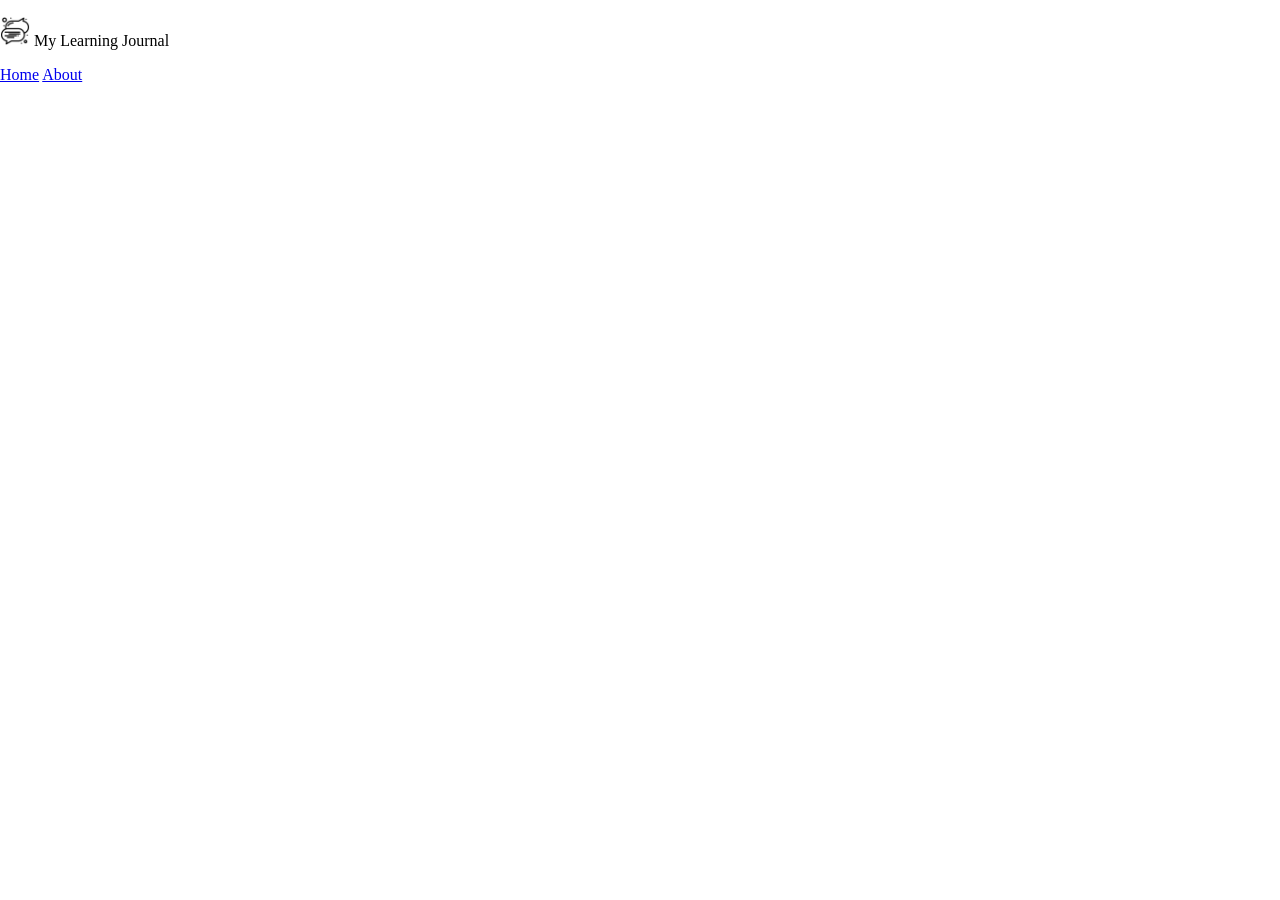
==== index.html @ d45852b3 "Initial Commit" ====
<!DOCTYPE html>

<html lang="en">
<head>
    <title>My Learning Journal</title>
    <link rel="stylesheet" href="css/style.css">
    <meta name="viewport" content="width=device-width, initial-scale=1.0">
</head>
<body>
<header>
    <p><img src="./images/logo-icon.png" class="logo"> My Learning Journal</p>
    <nav>
        <a href="index.html">Home</a>
        <a href="about.html">About</a>
    </nav>
</header>
<section>
    <img src="">
</section>
</body>
</html>
---- css/style.css ----
html, 
body {
    margin: 0;
    padding: 0;
}

.logo {
    max-width: 30px;
}
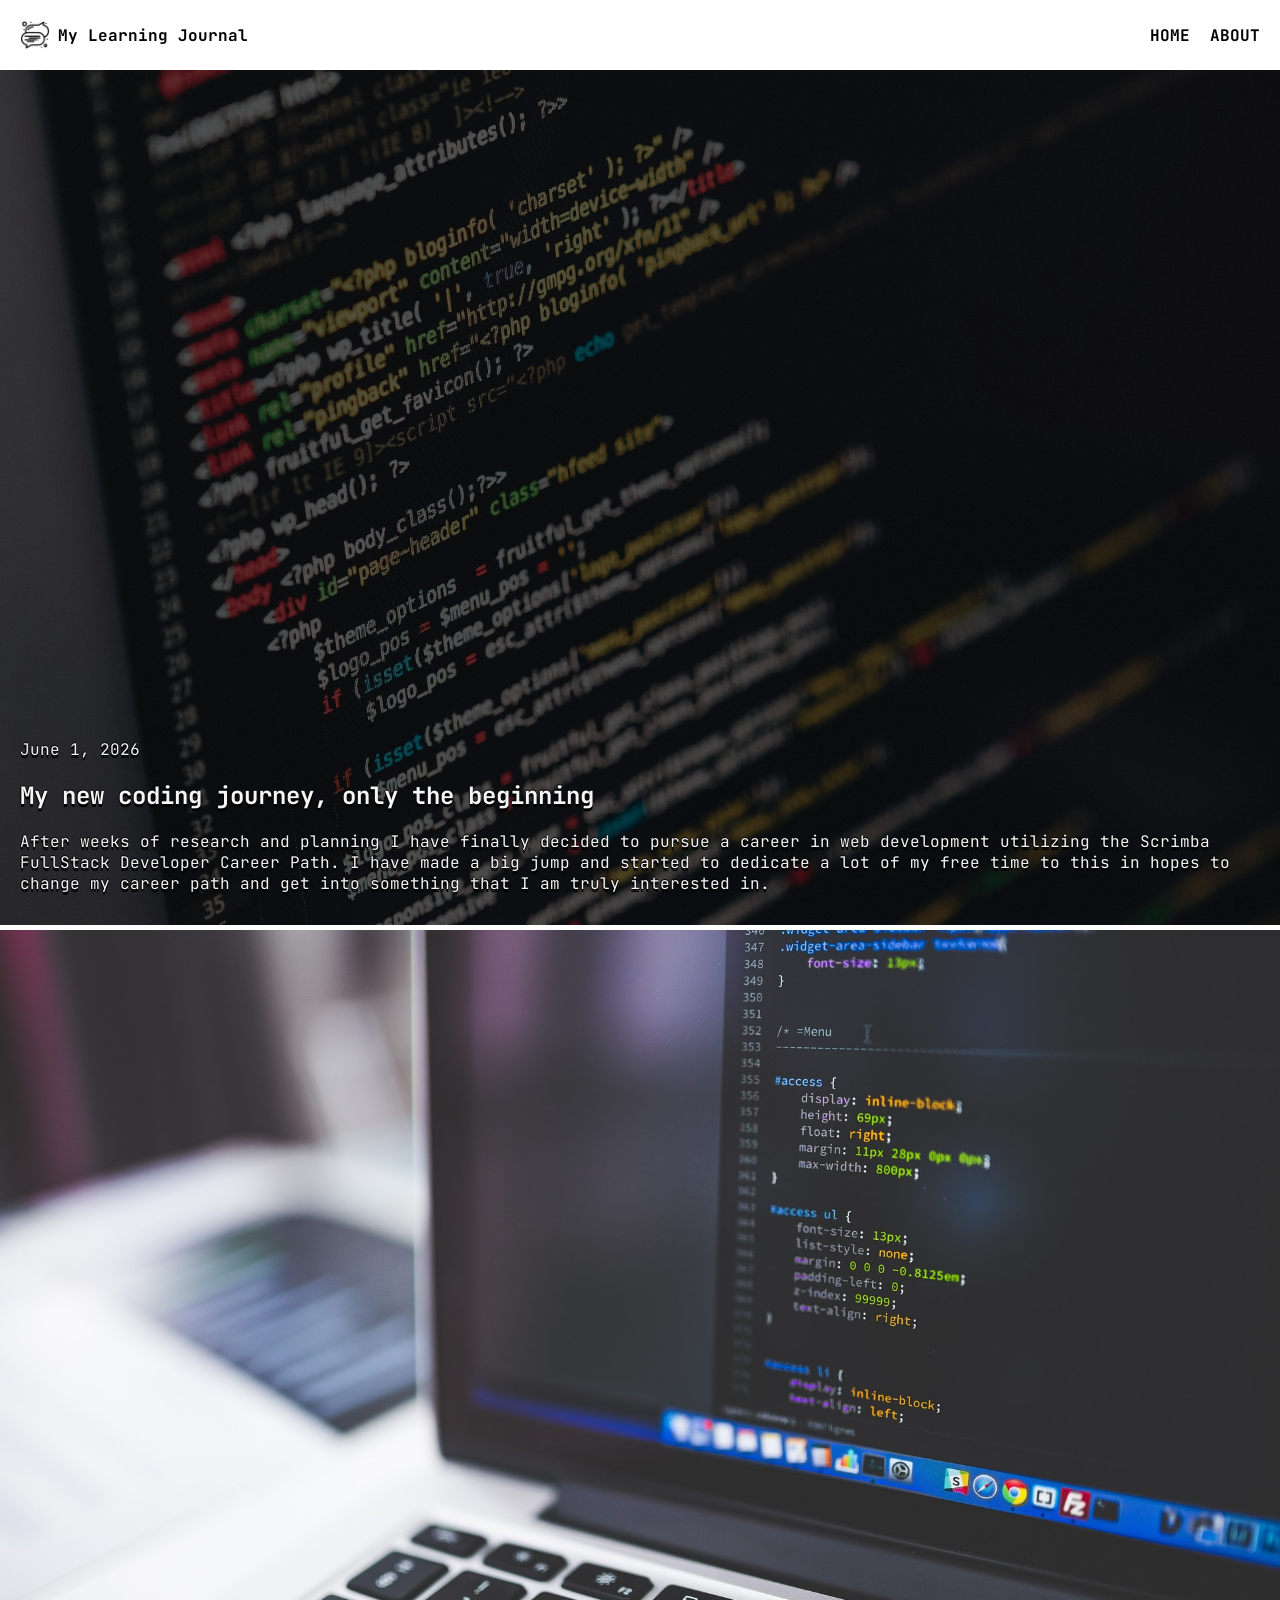
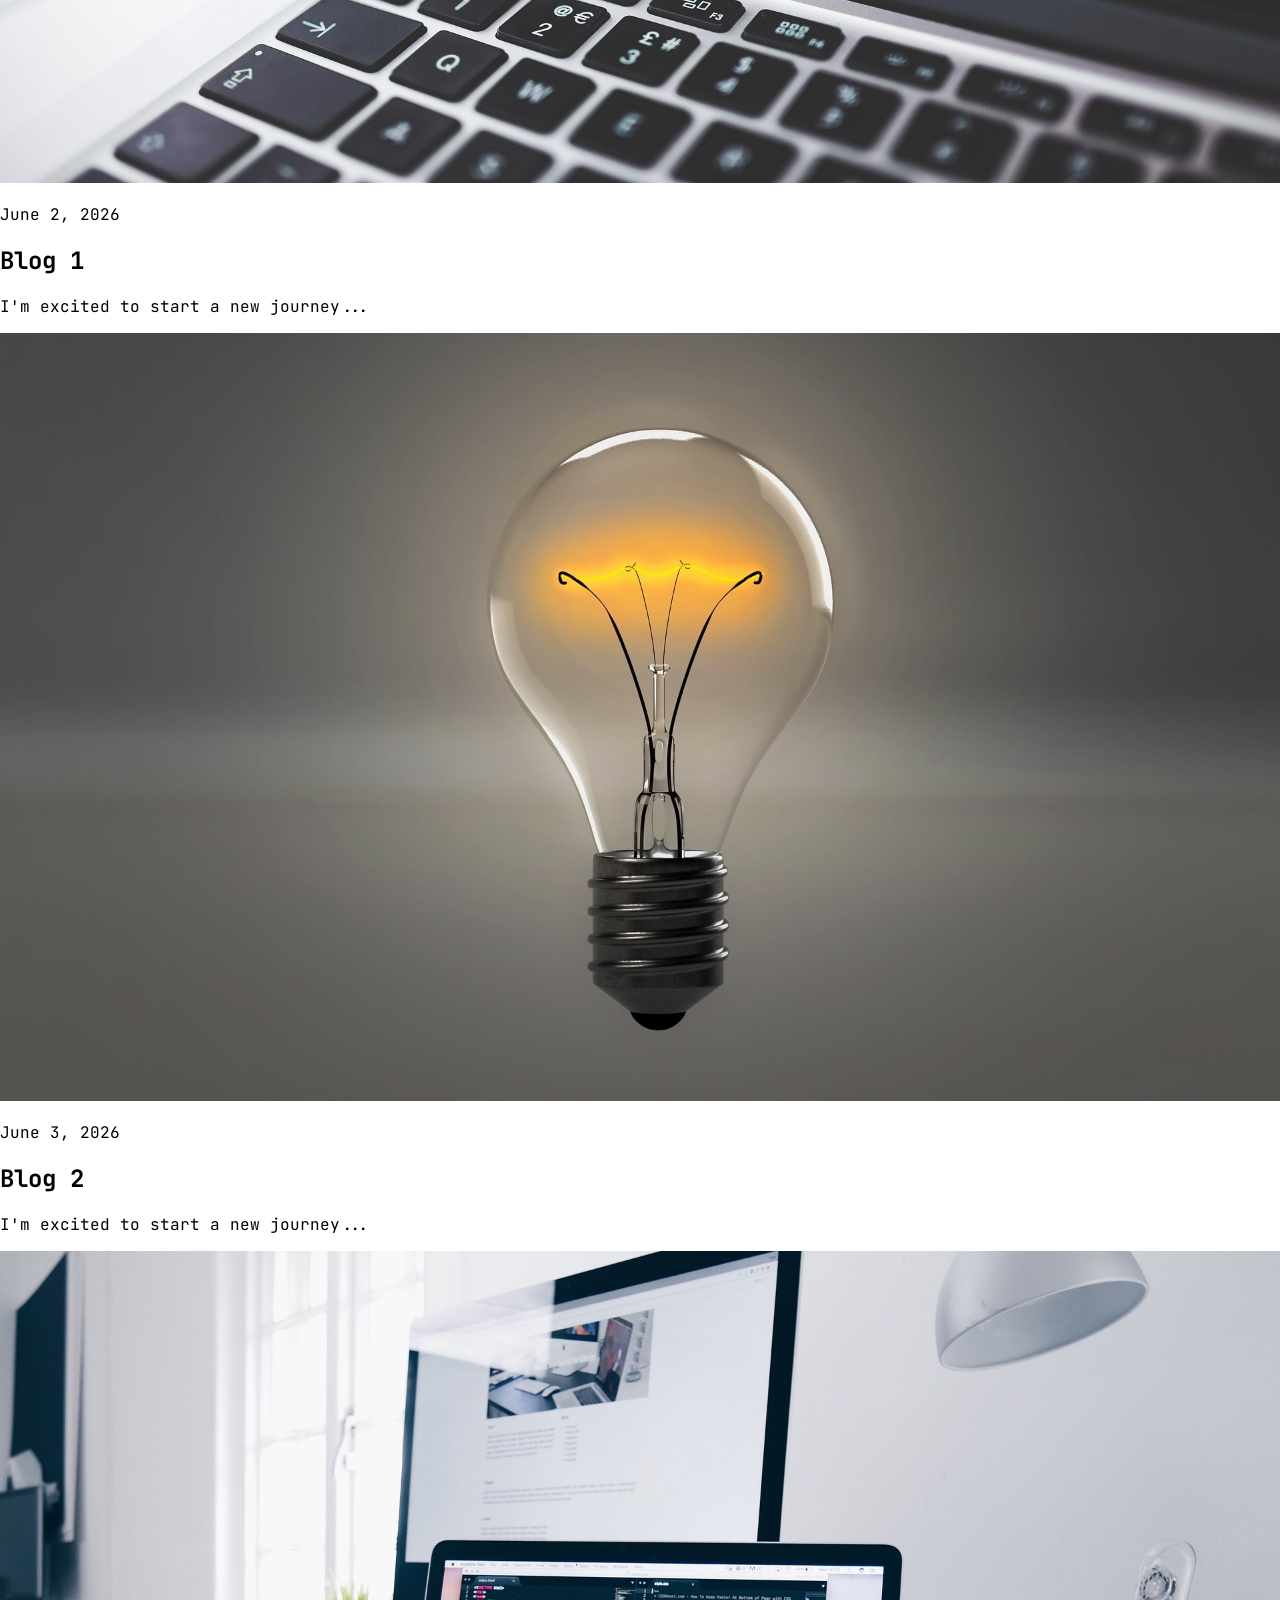
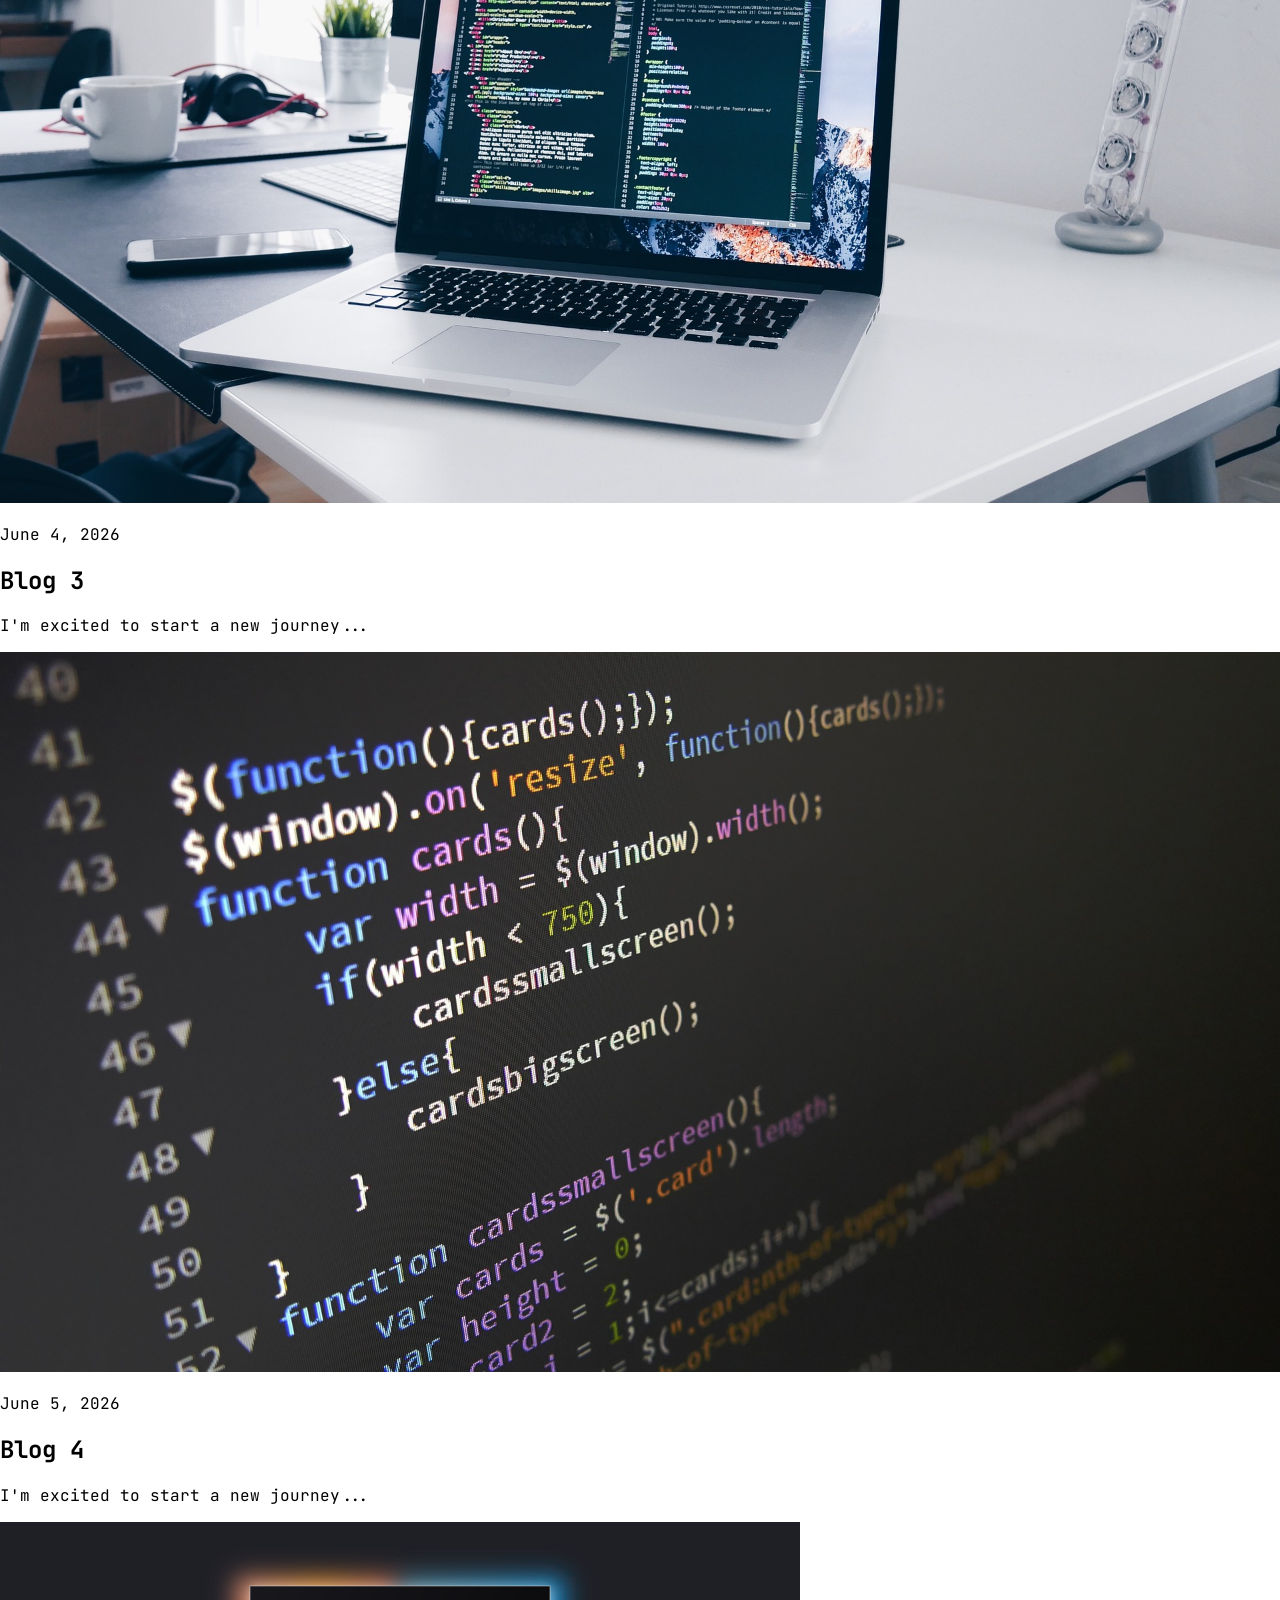
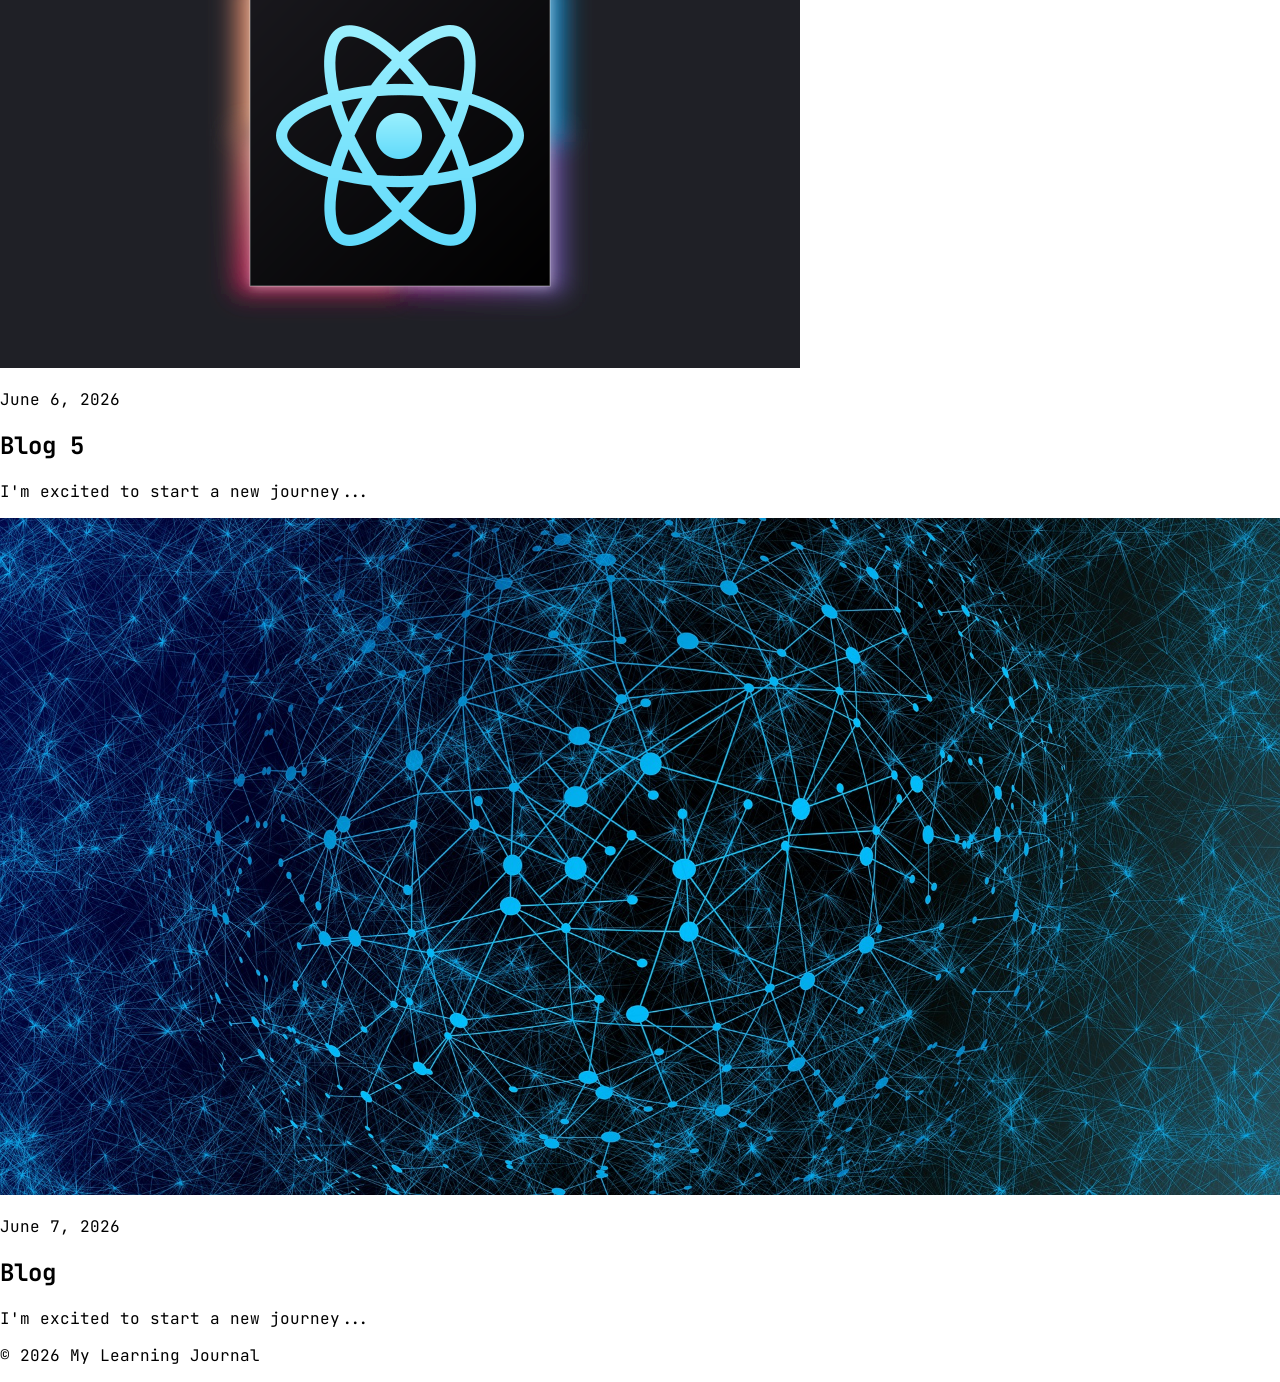
==== commit 8c03d1b0: "More homepage structure, images etc." ====
--- a/index.html
+++ b/index.html
@@ -5,6 +5,9 @@
     <title>My Learning Journal</title>
     <link rel="stylesheet" href="css/style.css">
     <meta name="viewport" content="width=device-width, initial-scale=1.0">
+    <link rel="preconnect" href="https://fonts.googleapis.com">
+    <link rel="preconnect" href="https://fonts.gstatic.com" crossorigin>
+    <link href="https://fonts.googleapis.com/css2?family=JetBrains+Mono:ital,wght@0,100..800;1,100..800&display=swap" rel="stylesheet">
 </head>
 <body>
 <header>
@@ -14,8 +17,57 @@
         <a href="about.html">About</a>
     </nav>
 </header>
-<section>
-    <img src="">
+<section class="hero">
+    <img src="./images/hero-img.png" class="hero-img" alt="program showing code in the image">
+    <div class="hero-text">
+        <p>June 1, 2026</p>
+        <h1>My new coding journey, only the beginning</h1>
+        <p>After weeks of research and planning I have finally decided to pursue a career in web development utilizing
+            the Scrimba FullStack Developer Career Path. I have made a big jump and started to dedicate a lot of my free
+            time to this in hopes to change my career path and get into something that I am truly interested in.
+        </p>
+    </div>
 </section>
+<section class="recent-posts">
+    <article>
+        <img src="./images/recent-posts-1.png" class="recent-posts-img" alt="">
+        <p>June 2, 2026</p>
+        <h2>Blog 1</h2>
+        <p>I'm excited to start a new journey...</p>
+    </article>
+    <article>
+        <img src="./images/recent-posts-2.png" class="recent-posts-img" alt="">
+        <p>June 3, 2026</p>
+        <h2>Blog 2</h2>
+        <p>I'm excited to start a new journey...</p>
+    </article>
+    <article>
+        <img src="./images/recent-posts-3.png" class="recent-posts-img" alt="">
+        <p>June 4, 2026</p>
+        <h2>Blog 3</h2>
+        <p>I'm excited to start a new journey...</p>
+    </article>
+    <article>
+        <img src="./images/recent-posts-4.png" class="recent-posts-img" alt="">
+        <p>June 5, 2026</p>
+        <h2>Blog 4</h2>
+        <p>I'm excited to start a new journey...</p>
+    </article>
+    <article>
+        <img src="./images/recent-posts-5.png" class="recent-posts-img" alt="">
+        <p>June 6, 2026</p>
+        <h2>Blog 5</h2>
+        <p>I'm excited to start a new journey...</p>
+    </article>
+    <article>
+        <img src="./images/recent-posts-6.png" class="recent-posts-img" alt="">
+        <p>June 7, 2026</p>
+        <h2>Blog </h2>
+        <p>I'm excited to start a new journey...</p>
+    </article>
+</section>
+<footer>
+    <p>&copy; 2026 My Learning Journal</p>
+</footer>
 </body>
 </html> 
--- a/css/style.css
+++ b/css/style.css
@@ -2,8 +2,60 @@
 body {
     margin: 0;
     padding: 0;
+    font-family: "JetBrains Mono", monospace;
 }
 
 .logo {
     max-width: 30px;
+}
+
+header,
+header p {
+    display: flex;
+    align-items: center;
+    font-weight: bold;
+}
+
+header {
+    justify-content: space-between;
+    padding: 1.25em
+}
+
+header p {
+    gap: 0.5em;
+    margin: 0;
+}
+
+.hero-img {
+    max-width: 100%;
+    filter: brightness(37%);
+}
+
+.recent-posts-img {
+    max-width: 100%;
+}
+
+nav {
+    display: flex;
+    gap: 1.25em;
+}
+
+nav a {
+    text-decoration: none;
+    color: black;
+    font-weight: bold;
+    text-transform: uppercase
+}
+
+.hero {
+    position: relative;
+}
+
+.hero-text {
+    color: whitesmoke;
+    position: absolute;
+    bottom: 1.25em;
+    left: 1.25em;
+    right: 1.25em;
+    text-shadow: -1px 0 black, 0 3px black, 0 1px black, 0 -1px black;
 }
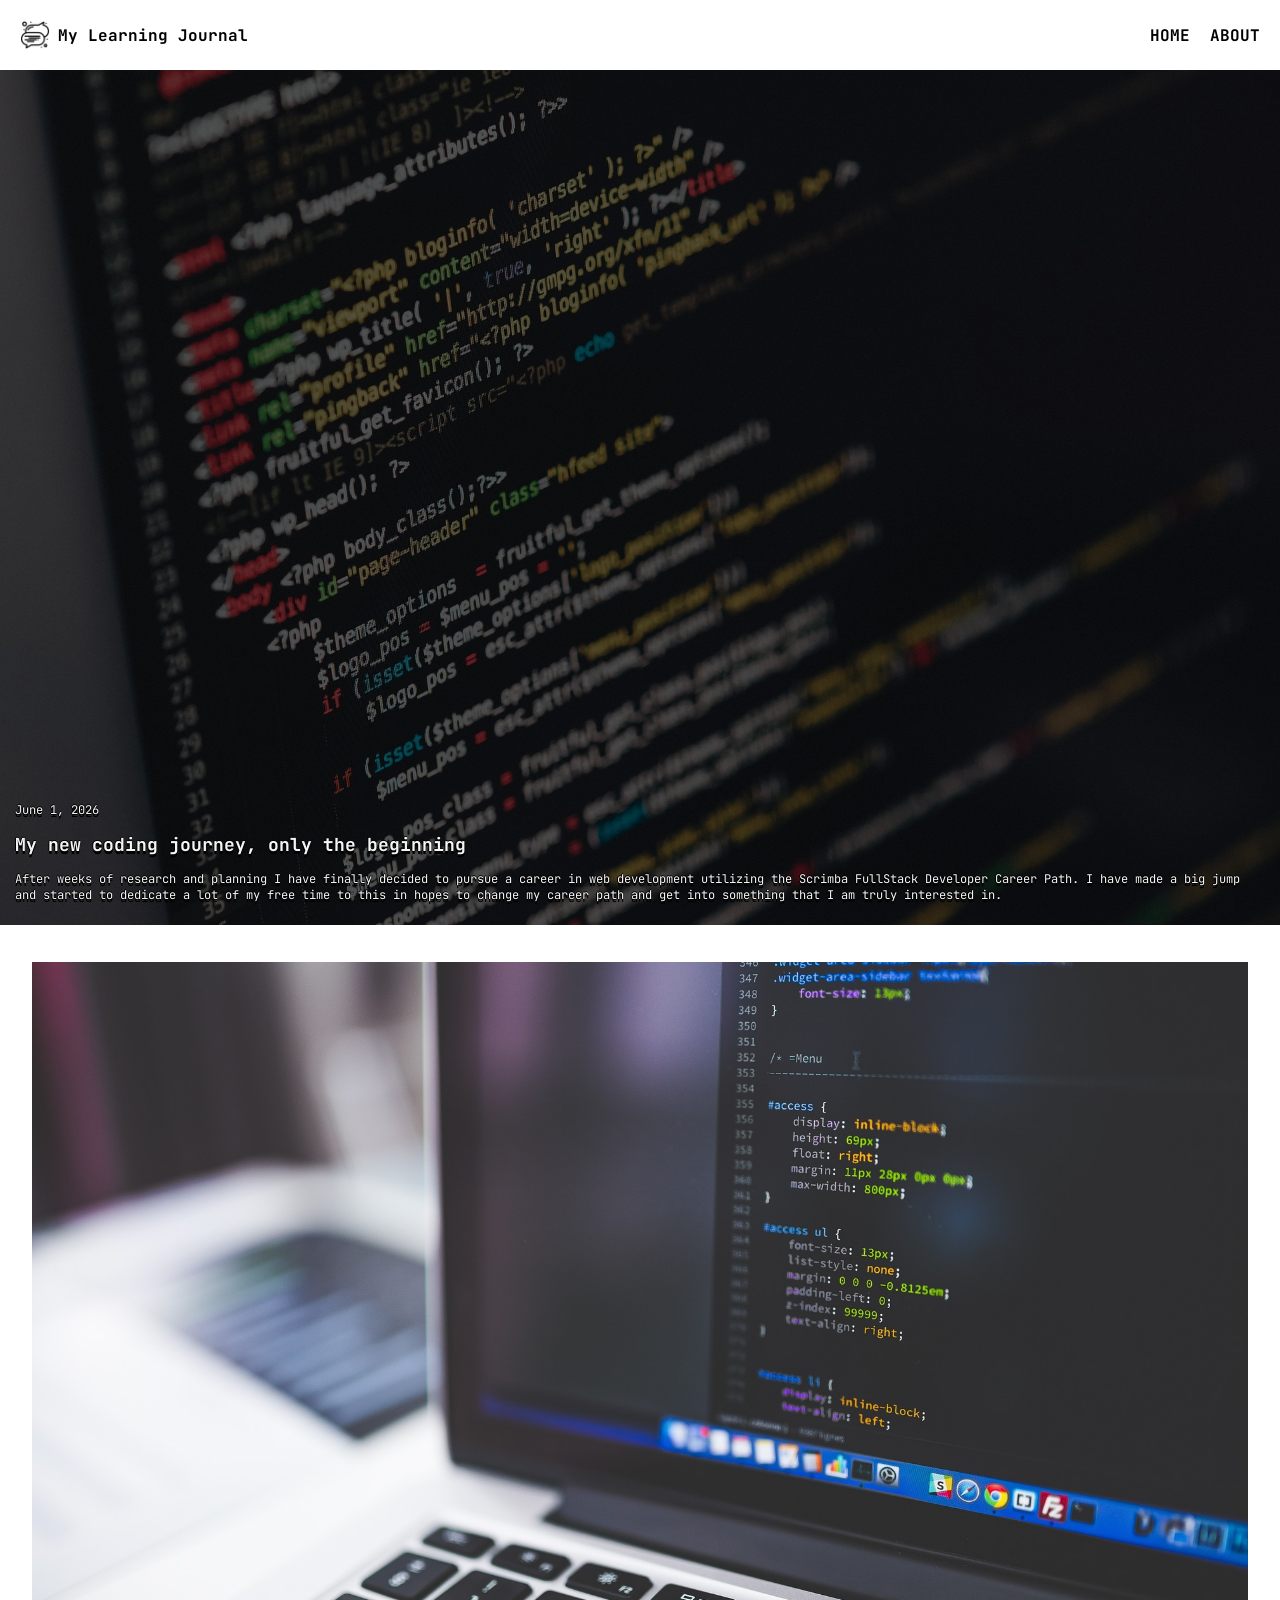
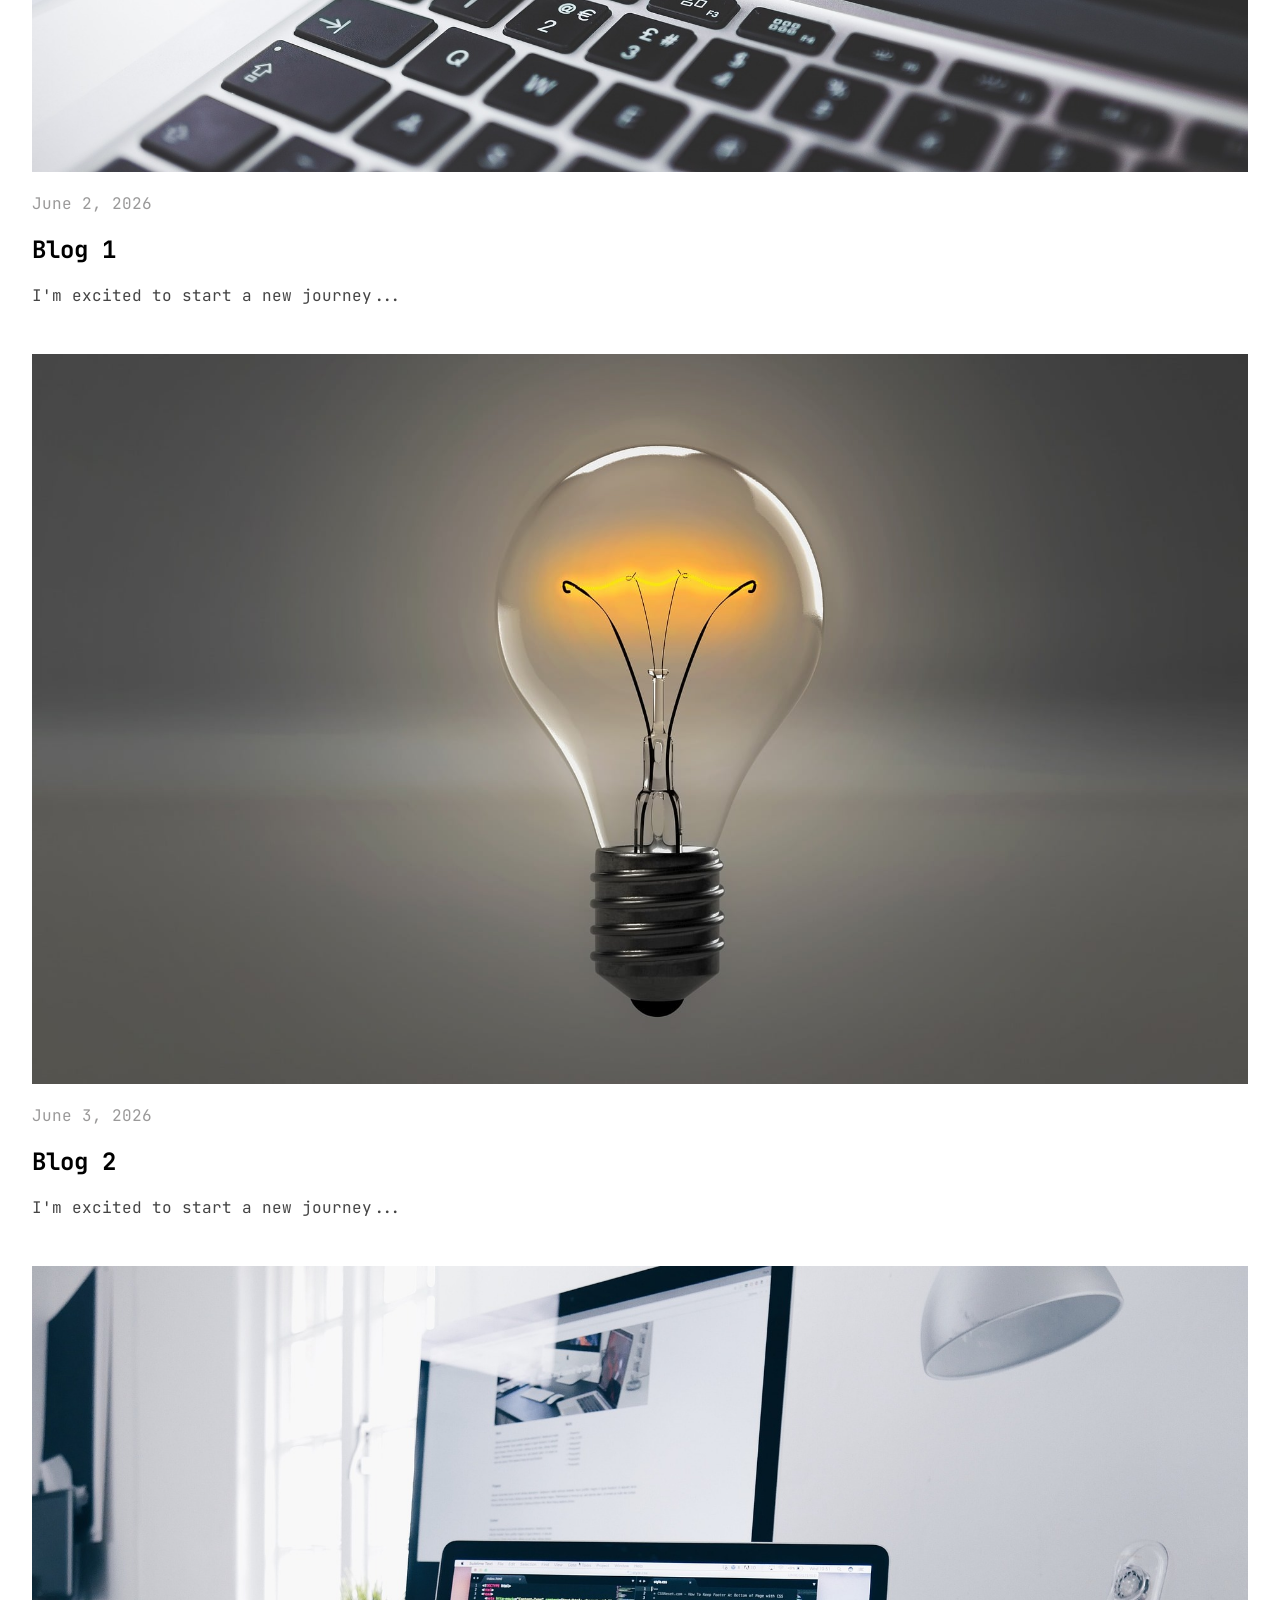
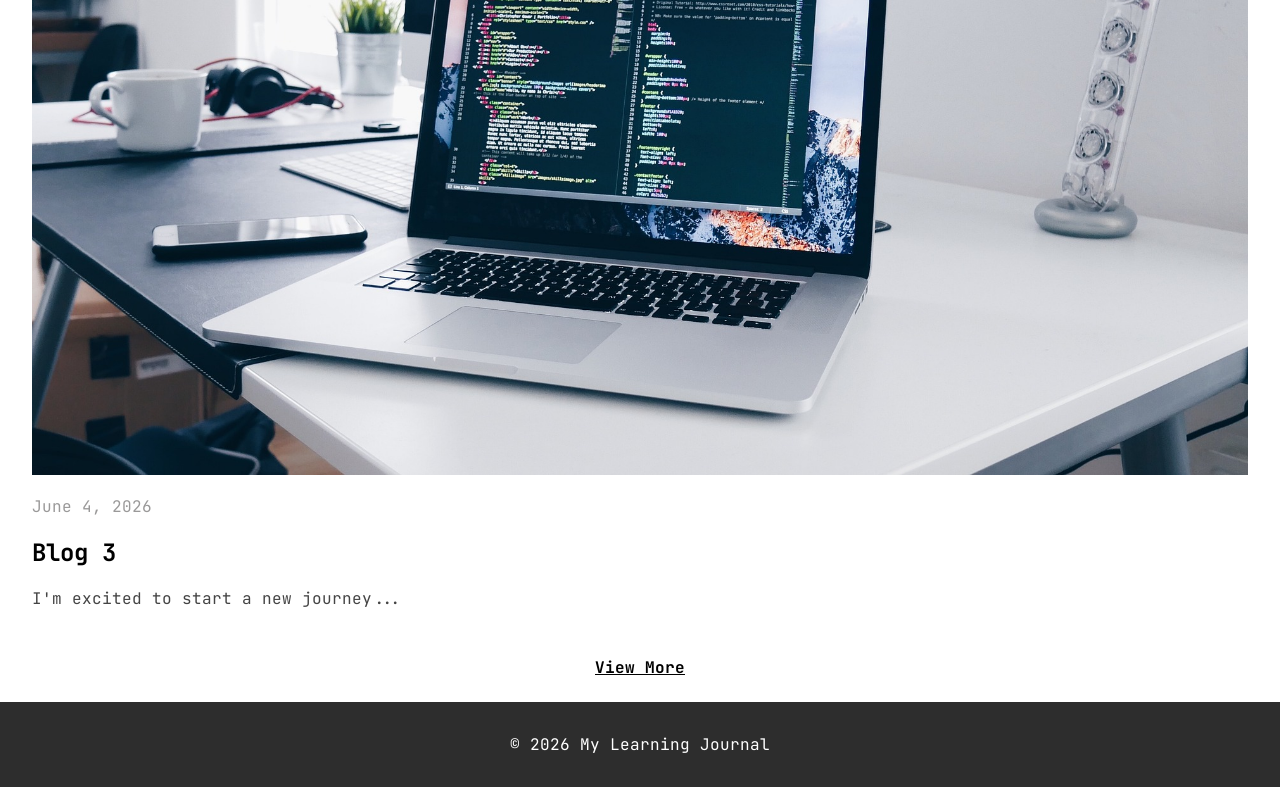
==== commit c2599316: "More homepage HTML, structure, and CSS styling" ====
--- a/index.html
+++ b/index.html
@@ -31,41 +31,45 @@
 <section class="recent-posts">
     <article>
         <img src="./images/recent-posts-1.png" class="recent-posts-img" alt="">
-        <p>June 2, 2026</p>
+        <p class="article-date">June 2, 2026</p>
         <h2>Blog 1</h2>
-        <p>I'm excited to start a new journey...</p>
+        <p class="article-text">I'm excited to start a new journey...</p>
     </article>
-    <article>
+    <article class="article-card">
         <img src="./images/recent-posts-2.png" class="recent-posts-img" alt="">
-        <p>June 3, 2026</p>
+        <p class="article-date">June 3, 2026</p>
         <h2>Blog 2</h2>
-        <p>I'm excited to start a new journey...</p>
+        <p class="article-text">I'm excited to start a new journey...</p>
     </article>
-    <article>
+    <article class="article-card">
         <img src="./images/recent-posts-3.png" class="recent-posts-img" alt="">
-        <p>June 4, 2026</p>
+        <p class="article-date">June 4, 2026</p>
         <h2>Blog 3</h2>
-        <p>I'm excited to start a new journey...</p>
+        <p class="article-text">I'm excited to start a new journey...</p>
     </article>
-    <article>
+    <article class="article-card">
         <img src="./images/recent-posts-4.png" class="recent-posts-img" alt="">
-        <p>June 5, 2026</p>
+        <p class="article-date">June 5, 2026</p>
         <h2>Blog 4</h2>
-        <p>I'm excited to start a new journey...</p>
+        <p class="article-text">I'm excited to start a new journey...</p>
     </article>
-    <article>
+    <article class="article-card">
         <img src="./images/recent-posts-5.png" class="recent-posts-img" alt="">
-        <p>June 6, 2026</p>
+        <p class="article-date">June 6, 2026</p>
         <h2>Blog 5</h2>
-        <p>I'm excited to start a new journey...</p>
+        <p class="article-text">I'm excited to start a new journey...</p>
     </article>
-    <article>
+    <article class="article-card">
         <img src="./images/recent-posts-6.png" class="recent-posts-img" alt="">
-        <p>June 7, 2026</p>
+        <p class="article-date">June 7, 2026</p>
         <h2>Blog </h2>
-        <p>I'm excited to start a new journey...</p>
+        <p class="article-text">I'm excited to start a new journey...</p>
     </article>
 </section>
+<div class="view-more">
+    <a href="#">View More</a>
+</div>
+
 <footer>
     <p>&copy; 2026 My Learning Journal</p>
 </footer>
--- a/css/style.css
+++ b/css/style.css
@@ -31,10 +31,6 @@
     filter: brightness(37%);
 }
 
-.recent-posts-img {
-    max-width: 100%;
-}
-
 nav {
     display: flex;
     gap: 1.25em;
@@ -44,11 +40,12 @@
     text-decoration: none;
     color: black;
     font-weight: bold;
-    text-transform: uppercase
+    text-transform: uppercase;
 }
 
 .hero {
     position: relative;
+    overflow: hidden;
 }
 
 .hero-text {
@@ -58,4 +55,50 @@
     left: 1.25em;
     right: 1.25em;
     text-shadow: -1px 0 black, 0 3px black, 0 1px black, 0 -1px black;
-}+    font-size: .75em;
+}
+
+.recent-posts {
+    display: flex;
+    flex-direction: column;
+    gap: 2em;
+    padding: 2em;
+}
+
+.recent-posts-img {
+    max-width: 100%;
+    object-fit: cover;
+}
+
+.article-date {
+    color: #9a9999;
+}
+
+.article-text {
+    color: #444444;
+}
+
+.article-card:nth-child(n+4) {
+    display: none;
+}
+
+.view-more {
+    display: flex;
+    align-items: center;
+    justify-content: center;
+}
+
+.view-more a {
+    text-decoration: underline;
+    color: black;
+    font-weight: bold;
+    padding-bottom: 1.5em;
+}
+
+footer {
+    background-color: #2d2d2d;
+    color: white;
+    text-align: center;
+    padding: 1em;
+}
+
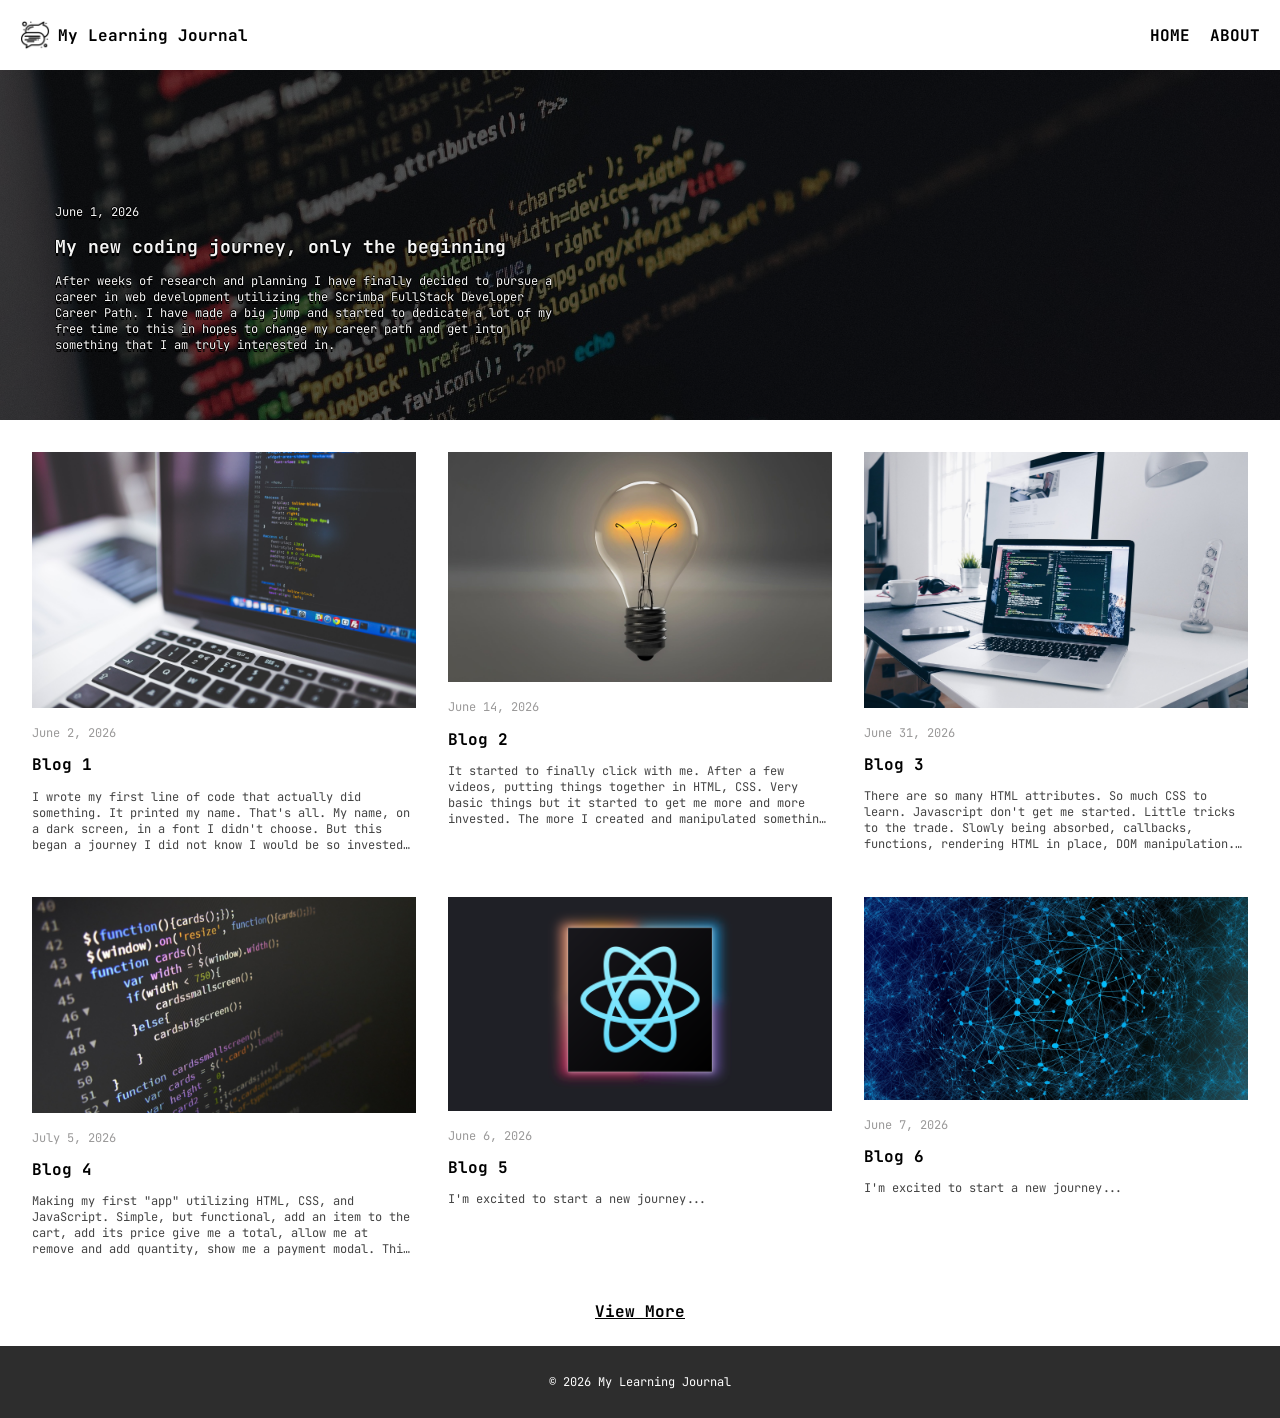
==== commit 9ea3539c: "Added blog text, more CSS structure (font-sizing, etc). Added desktop media query." ====
--- a/index.html
+++ b/index.html
@@ -11,7 +11,7 @@
 </head>
 <body>
 <header>
-    <p><img src="./images/logo-icon.png" class="logo"> My Learning Journal</p>
+    <p><img src="./images/logo-icon.png" class="logo" alt="two text bubbles"> My Learning Journal</p>
     <nav>
         <a href="index.html">Home</a>
         <a href="about.html">About</a>
@@ -33,25 +33,41 @@
         <img src="./images/recent-posts-1.png" class="recent-posts-img" alt="">
         <p class="article-date">June 2, 2026</p>
         <h2>Blog 1</h2>
-        <p class="article-text">I'm excited to start a new journey...</p>
+        <p class="article-text">
+            I wrote my first line of code that actually did something. 
+            It printed my name. That's all. My name, on a dark screen, in a font I didn't choose.
+            But this began a journey I did not know I would be so invested in. So much to learn and all the time to learn it.
+        </p>
     </article>
     <article class="article-card">
         <img src="./images/recent-posts-2.png" class="recent-posts-img" alt="">
-        <p class="article-date">June 3, 2026</p>
+        <p class="article-date">June 14, 2026</p>
         <h2>Blog 2</h2>
-        <p class="article-text">I'm excited to start a new journey...</p>
+        <p class="article-text">
+            It started to finally click with me. After a few videos, putting things together in HTML,
+            CSS. Very basic things but it started to get me more and more invested. The more I created and manipulated something
+            to my liking, fixing the structure. HTML + CSS and then all of a sudden Javascript, I can make buttons actually do things,
+            very basic things right now but wow am I enjoying it.</p>
     </article>
     <article class="article-card">
         <img src="./images/recent-posts-3.png" class="recent-posts-img" alt="">
-        <p class="article-date">June 4, 2026</p>
+        <p class="article-date">June 31, 2026</p>
         <h2>Blog 3</h2>
-        <p class="article-text">I'm excited to start a new journey...</p>
+        <p class="article-text">
+            There are so many HTML attributes. So much CSS to learn. Javascript don't get me started. Little tricks to the trade. 
+            Slowly being absorbed, callbacks, functions, rendering HTML in place, DOM manipulation. There is so much but no matter
+            difficulty or time it takes to learn I want to learn it more and learn it all.
+        </p>
     </article>
     <article class="article-card">
         <img src="./images/recent-posts-4.png" class="recent-posts-img" alt="">
-        <p class="article-date">June 5, 2026</p>
+        <p class="article-date">July 5, 2026</p>
         <h2>Blog 4</h2>
-        <p class="article-text">I'm excited to start a new journey...</p>
+        <p class="article-text">
+            Making my first "app" utilizing HTML, CSS, and JavaScript. Simple, but functional, add an item to the cart, add its price
+            give me a total, allow me at remove and add quantity, show me a payment modal. This is where it finally clicked. That I
+            was in direct charge of this creation. If it didn't work as intended it was my problem, my code, now debug it.
+        </p>
     </article>
     <article class="article-card">
         <img src="./images/recent-posts-5.png" class="recent-posts-img" alt="">
@@ -62,7 +78,7 @@
     <article class="article-card">
         <img src="./images/recent-posts-6.png" class="recent-posts-img" alt="">
         <p class="article-date">June 7, 2026</p>
-        <h2>Blog </h2>
+        <h2>Blog 6</h2>
         <p class="article-text">I'm excited to start a new journey...</p>
     </article>
 </section>
--- a/css/style.css
+++ b/css/style.css
@@ -65,6 +65,14 @@
     padding: 2em;
 }
 
+.recent-posts p {
+    display: -webkit-box;
+    -webkit-box-orient: vertical;
+    -webkit-line-clamp: 4;
+    text-overflow: ellipsis;
+    overflow: hidden;
+}
+
 .recent-posts-img {
     max-width: 100%;
     object-fit: cover;
@@ -72,10 +80,16 @@
 
 .article-date {
     color: #9a9999;
+    font-size: .75em;
 }
 
 .article-text {
     color: #444444;
+    font-size: .75em;
+}
+
+.recent-posts h2 {
+    font-size: 1em;
 }
 
 .article-card:nth-child(n+4) {
@@ -102,3 +116,26 @@
     padding: 1em;
 }
 
+footer p {
+    font-size: .75em;
+}
+
+@media (min-width:500px) {
+    .hero {
+        height: 350px;
+    }
+    .hero-text {
+        max-width: 500px;
+        padding-left: 40px;
+        padding-bottom: 40px;
+    }
+    .recent-posts {
+        display: grid;
+        grid-template-columns: repeat(3, 1fr);
+        padding: 2em;
+    }
+    .article-card:nth-child(n+4) {
+        display: block;
+    }
+}
+
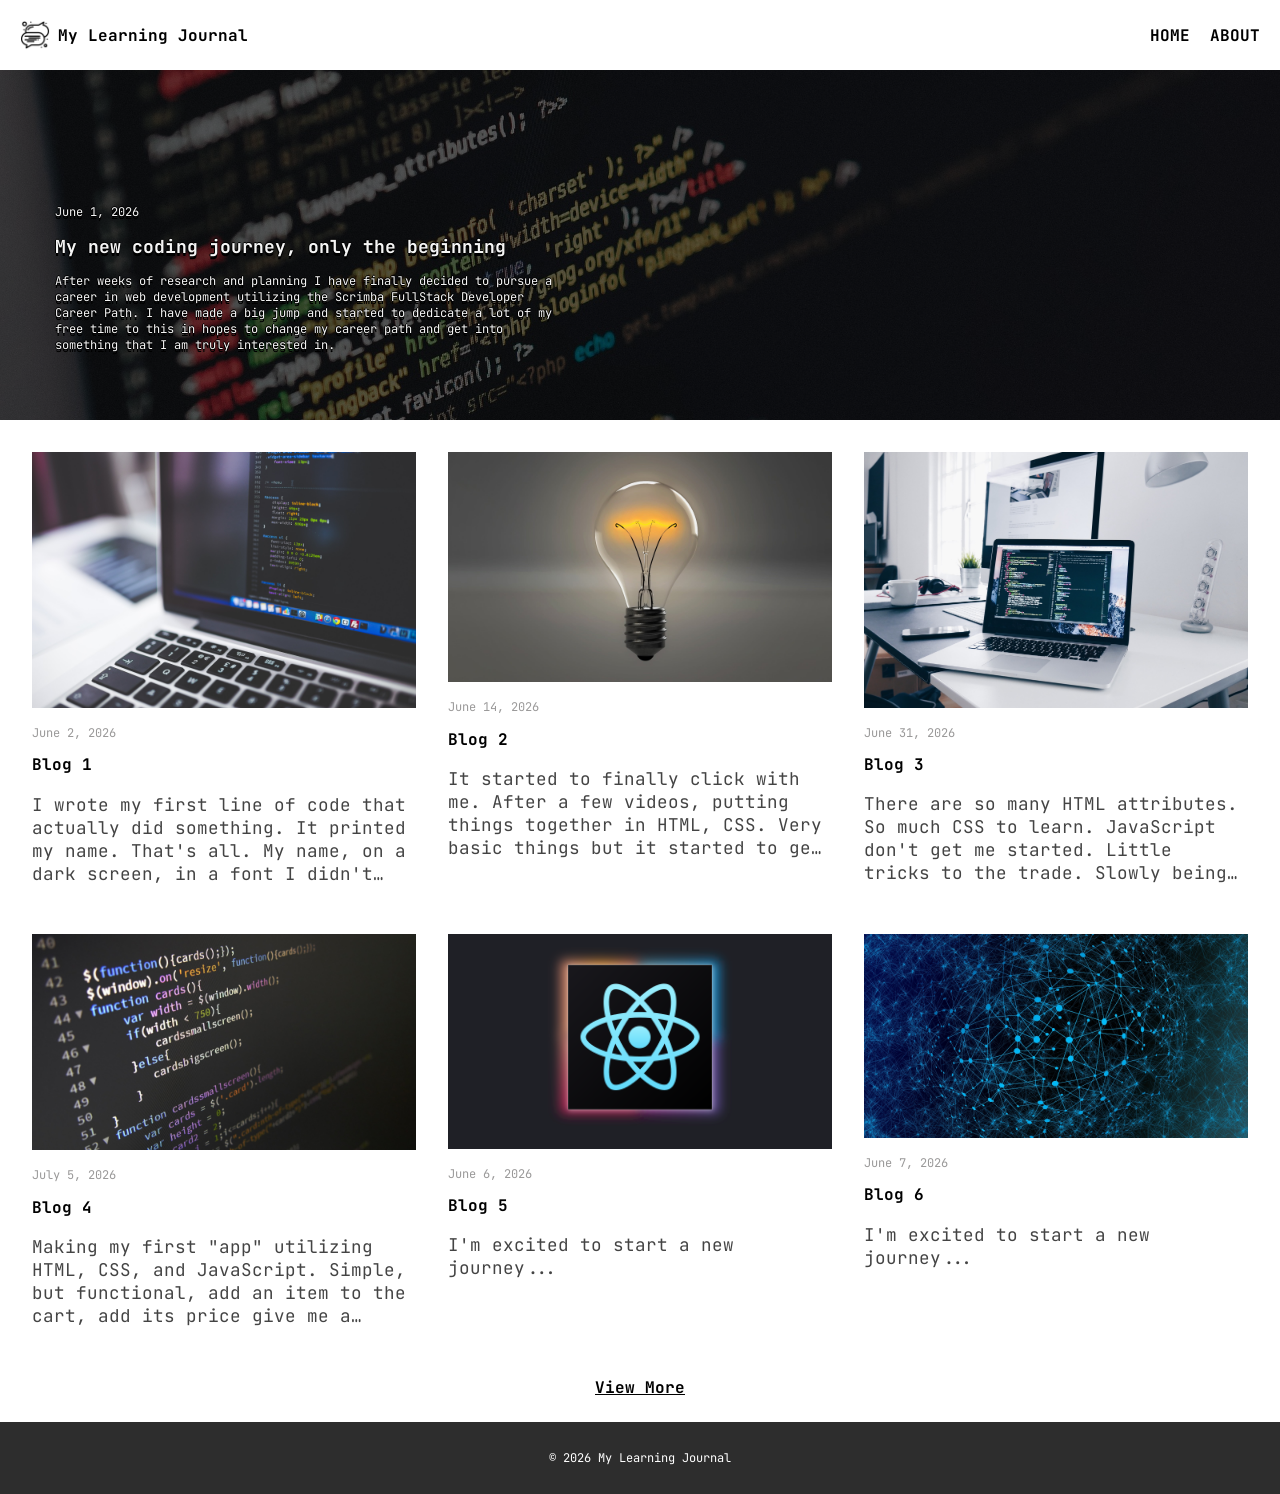
==== commit 1e914802: "post.html work, wired up the links in a basic fashion, Readme. Finished Project for now" ====
--- a/index.html
+++ b/index.html
@@ -11,7 +11,9 @@
 </head>
 <body>
 <header>
+    <a href="index.html" class="logo-link">
     <p><img src="./images/logo-icon.png" class="logo" alt="two text bubbles"> My Learning Journal</p>
+    </a>
     <nav>
         <a href="index.html">Home</a>
         <a href="about.html">About</a>
@@ -22,44 +24,52 @@
     <div class="hero-text">
         <p>June 1, 2026</p>
         <h1>My new coding journey, only the beginning</h1>
-        <p>After weeks of research and planning I have finally decided to pursue a career in web development utilizing
+        <p>
+            After weeks of research and planning I have finally decided to pursue a career in web development utilizing
             the Scrimba FullStack Developer Career Path. I have made a big jump and started to dedicate a lot of my free
             time to this in hopes to change my career path and get into something that I am truly interested in.
         </p>
     </div>
 </section>
 <section class="recent-posts">
-    <article>
+    <article class="article-card">
+        <a href="post.html" class="article-link">
         <img src="./images/recent-posts-1.png" class="recent-posts-img" alt="">
         <p class="article-date">June 2, 2026</p>
         <h2>Blog 1</h2>
         <p class="article-text">
-            I wrote my first line of code that actually did something. 
+            I wrote my first line of code that actually did something.
             It printed my name. That's all. My name, on a dark screen, in a font I didn't choose.
             But this began a journey I did not know I would be so invested in. So much to learn and all the time to learn it.
         </p>
+        </a>
     </article>
     <article class="article-card">
+        <a href="post.html" class="article-link">
         <img src="./images/recent-posts-2.png" class="recent-posts-img" alt="">
         <p class="article-date">June 14, 2026</p>
         <h2>Blog 2</h2>
         <p class="article-text">
             It started to finally click with me. After a few videos, putting things together in HTML,
             CSS. Very basic things but it started to get me more and more invested. The more I created and manipulated something
-            to my liking, fixing the structure. HTML + CSS and then all of a sudden Javascript, I can make buttons actually do things,
+            to my liking, fixing the structure. HTML + CSS and then all of a sudden JavaScript, I can make buttons actually do things,
             very basic things right now but wow am I enjoying it.</p>
+        </a>
     </article>
     <article class="article-card">
+        <a href="post.html" class="article-link">
         <img src="./images/recent-posts-3.png" class="recent-posts-img" alt="">
         <p class="article-date">June 31, 2026</p>
         <h2>Blog 3</h2>
         <p class="article-text">
-            There are so many HTML attributes. So much CSS to learn. Javascript don't get me started. Little tricks to the trade. 
+            There are so many HTML attributes. So much CSS to learn. JavaScript don't get me started. Little tricks to the trade.
             Slowly being absorbed, callbacks, functions, rendering HTML in place, DOM manipulation. There is so much but no matter
             difficulty or time it takes to learn I want to learn it more and learn it all.
         </p>
+        </a>
     </article>
     <article class="article-card">
+        <a href="post.html" class="article-link">
         <img src="./images/recent-posts-4.png" class="recent-posts-img" alt="">
         <p class="article-date">July 5, 2026</p>
         <h2>Blog 4</h2>
@@ -68,18 +78,23 @@
             give me a total, allow me at remove and add quantity, show me a payment modal. This is where it finally clicked. That I
             was in direct charge of this creation. If it didn't work as intended it was my problem, my code, now debug it.
         </p>
+        </a>
     </article>
     <article class="article-card">
+        <a href="post.html" class="article-link">
         <img src="./images/recent-posts-5.png" class="recent-posts-img" alt="">
         <p class="article-date">June 6, 2026</p>
         <h2>Blog 5</h2>
         <p class="article-text">I'm excited to start a new journey...</p>
+        </a>
     </article>
     <article class="article-card">
+        <a href="post.html" class="article-link">
         <img src="./images/recent-posts-6.png" class="recent-posts-img" alt="">
         <p class="article-date">June 7, 2026</p>
         <h2>Blog 6</h2>
         <p class="article-text">I'm excited to start a new journey...</p>
+        </a>
     </article>
 </section>
 <div class="view-more">
@@ -90,4 +105,4 @@
     <p>&copy; 2026 My Learning Journal</p>
 </footer>
 </body>
-</html> +</html>
--- a/css/style.css
+++ b/css/style.css
@@ -1,4 +1,6 @@
-html, 
+/*Home Page*/
+
+html,
 body {
     margin: 0;
     padding: 0;
@@ -24,6 +26,11 @@
 header p {
     gap: 0.5em;
     margin: 0;
+}
+
+.logo-link {
+    text-decoration: none;
+    color: inherit;
 }
 
 .hero-img {
@@ -120,6 +127,77 @@
     font-size: .75em;
 }
 
+.article-link {
+    text-decoration: none;
+    color: inherit;
+    display: block;
+}
+/*About Me*/
+
+.profile-pic {
+    border-radius: 50%;
+    max-width: 150px;
+    display: block;
+    margin: auto;
+}
+
+.about-me {
+    padding: 2em;
+    justify-content: center;
+}
+
+.about-me-text h1 {
+    font-weight: bold;
+    font-size: 1.5em;
+}
+
+.commited-statement {
+    padding: 1.5em;
+}
+
+.commited-statement h2 {
+    font-weight: bold;
+}
+
+.commited-statement p {
+    color: #444444;
+    margin-bottom: 5em;
+}
+
+.recent-posts-heading {
+    text-align: center;
+    margin-bottom: 2em;
+}
+
+.article-card {
+    padding: 0em;
+}
+
+.article-text {
+    font-size: 1.1em;
+    display: -webkit-box;
+    -webkit-box-orient: vertical;
+    -webkit-line-clamp: 5;
+    text-overflow: ellipsis;
+    overflow: hidden;
+}
+
+/*Post Page*/
+
+.post-intro {
+    padding: 4em;
+}
+.post-img {
+    max-width: 100%;
+    aspect-ratio: 16/9;
+}
+
+.post-img-wrapper {
+    padding: 1em;
+}
+
+/*Media Query*/
+
 @media (min-width:500px) {
     .hero {
         height: 350px;
@@ -137,5 +215,30 @@
     .article-card:nth-child(n+4) {
         display: block;
     }
-}
-
+    .about-me {
+        display: flex;
+        align-items: center;
+        justify-content: center;
+        gap: 3em;
+    }
+    .about-me-text {
+        max-width: 500px;
+    }
+    .profile-pic {
+        margin: 0;
+    }
+    .post-intro {
+        max-width: 700px;
+        margin: 0 auto;
+        padding-bottom: 0em;
+    }
+    .commited-statement {
+        max-width: 900px;
+        margin: 0 auto;
+        padding-bottom: 0em;
+    }
+    .post-img-wrapper {
+        max-width: 1200px;
+        margin: 0 auto;
+    }
+}
